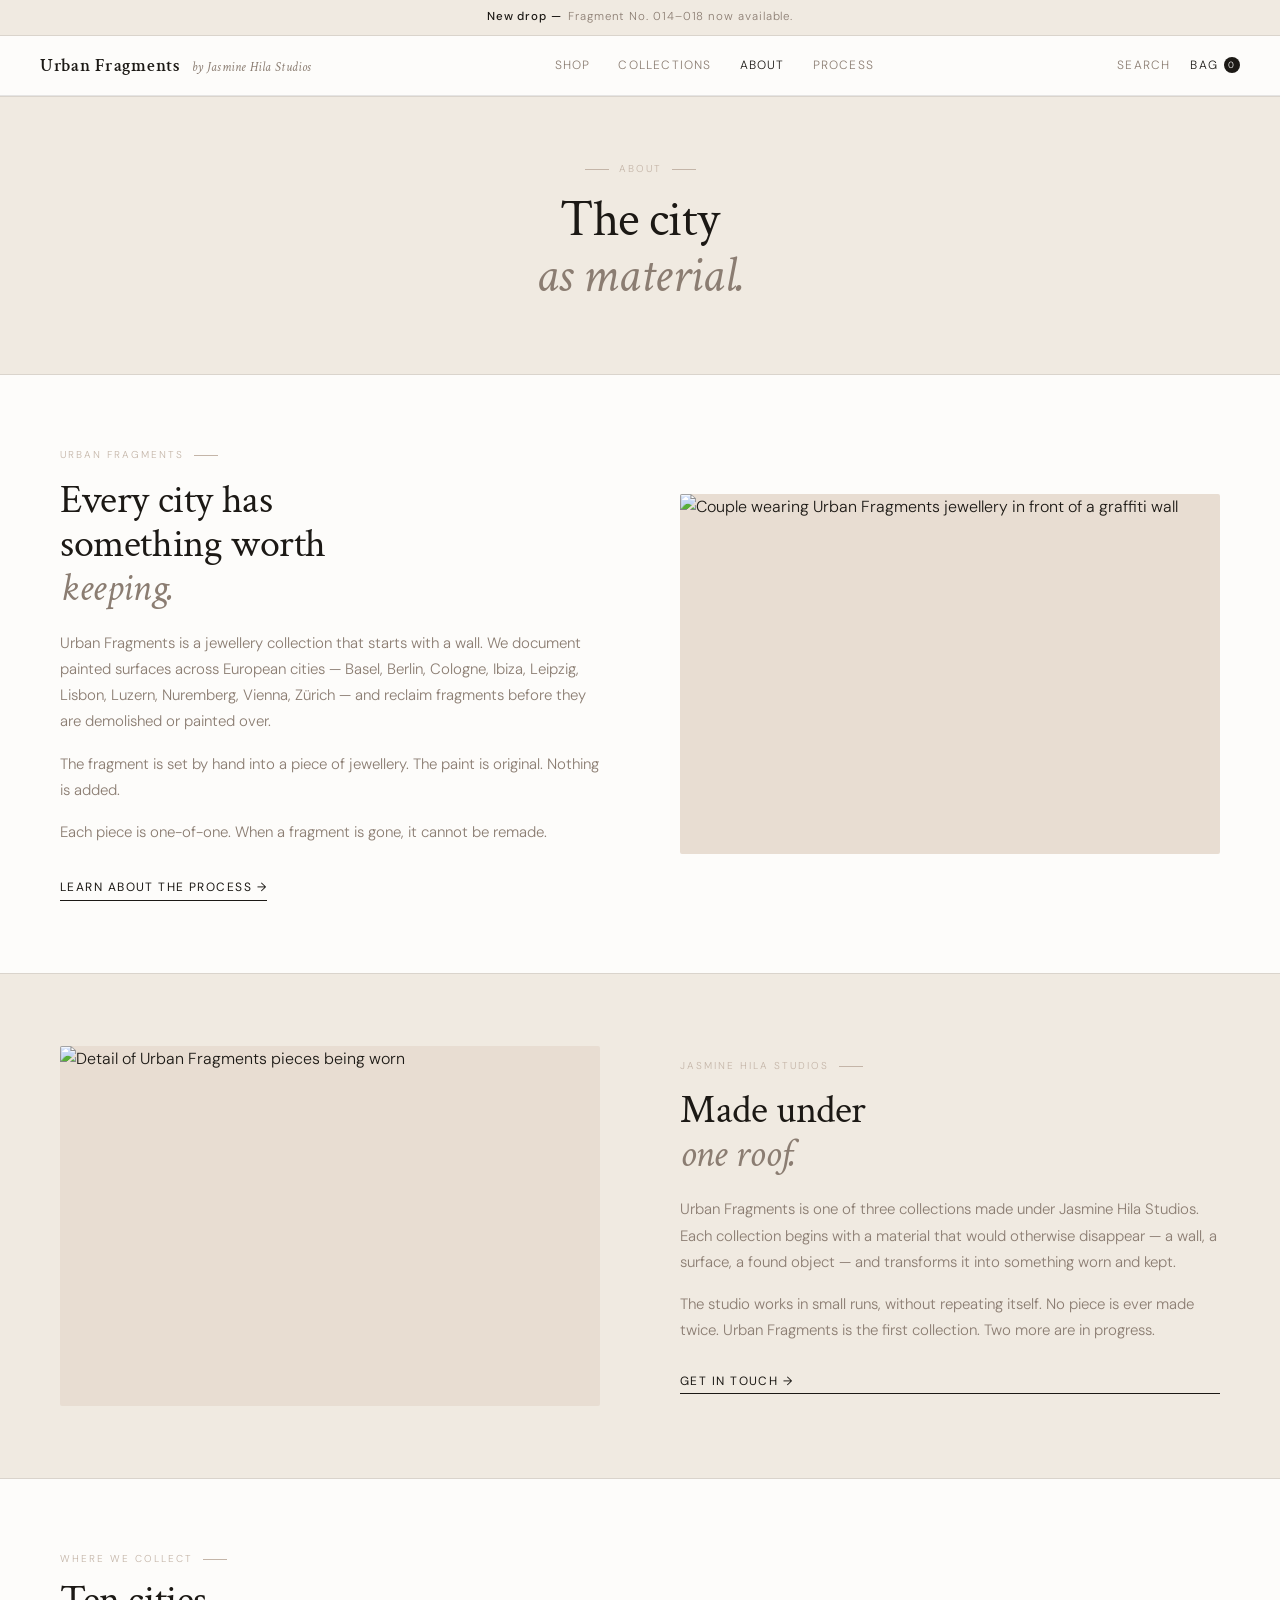
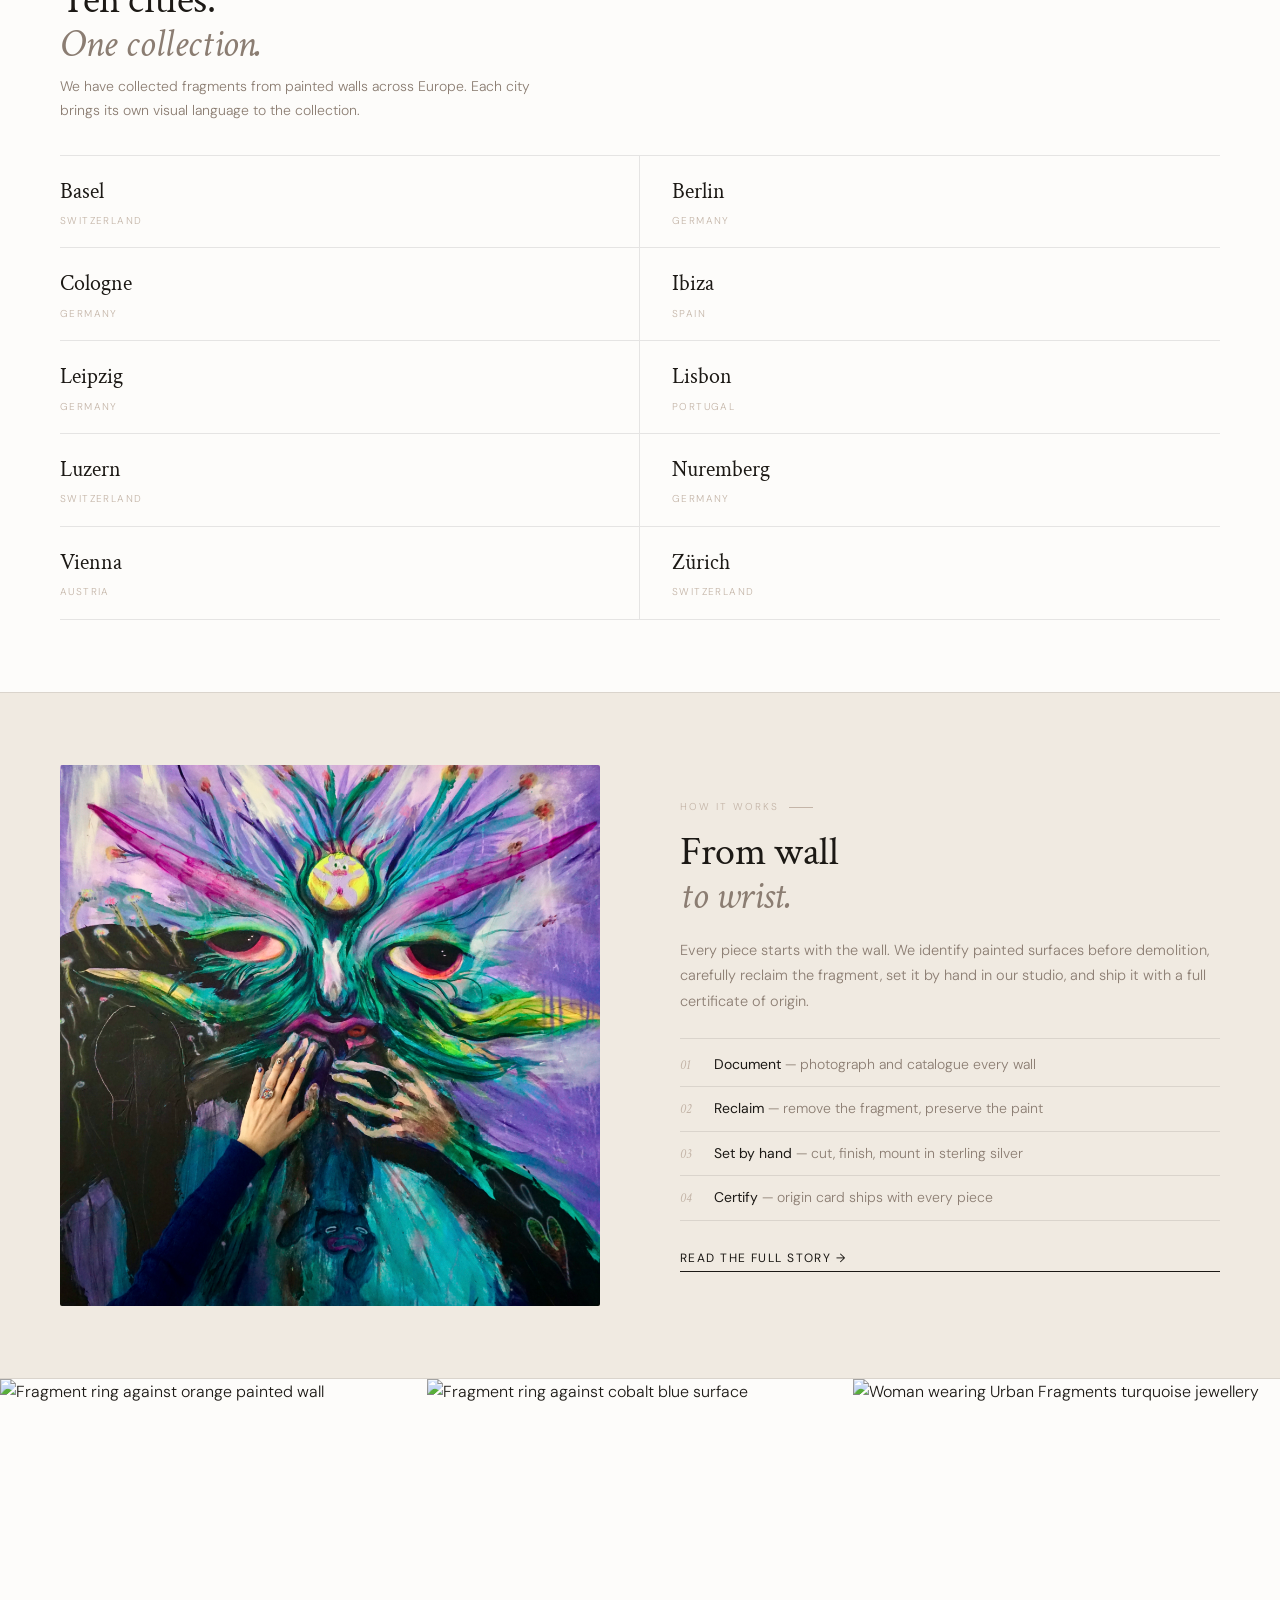
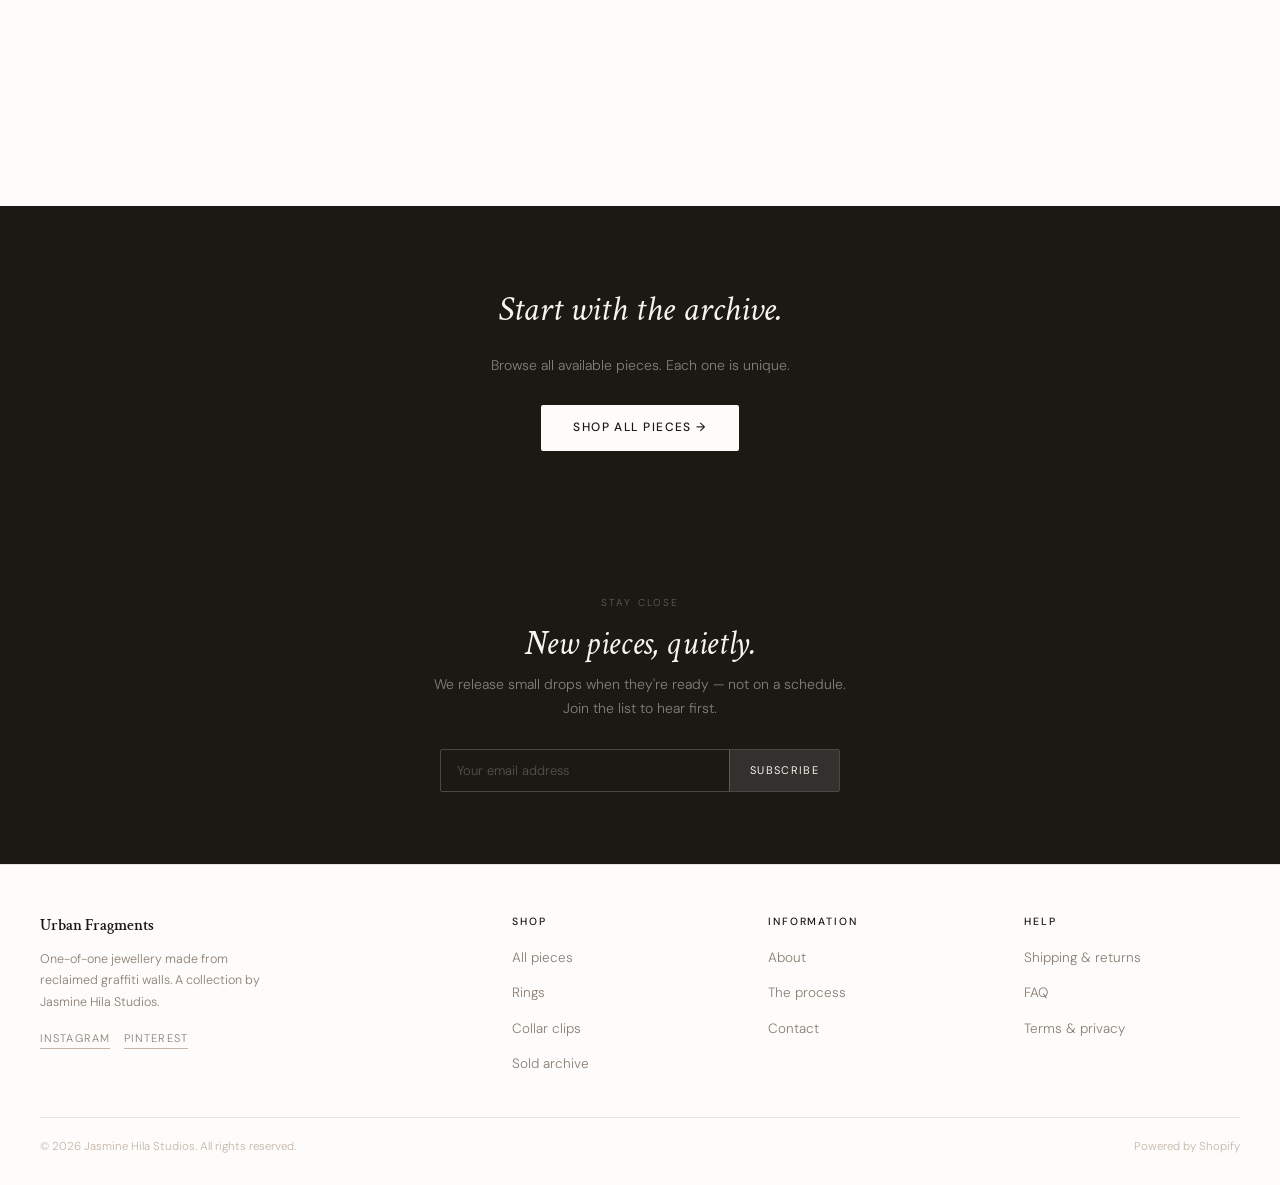
==== designs/about.html @ 94d18bbc "Add Urban Fragments website designs Complete static HTML design mockups for all pages: - index.html " ====
<!DOCTYPE html>
<html lang="en">
<head>
<meta charset="UTF-8">
<meta name="viewport" content="width=device-width, initial-scale=1.0">
<title>Urban Fragments — About</title>
<link rel="stylesheet" href="assets/styles.css">
<style>
  .cities-grid { display: grid; grid-template-columns: 1fr 1fr; gap: 0; border-top: 1px solid var(--line); margin-top: 32px; }
  .city-item { padding: 18px 0; border-bottom: 1px solid var(--line); border-right: 1px solid var(--line); padding-right: 32px; }
  .city-item:nth-child(even) { padding-right: 0; padding-left: 32px; border-right: none; }
  .city-name { font-family: var(--font-serif); font-size: 22px; color: var(--ink); }
  .city-country { font-size: 10px; letter-spacing: 0.14em; text-transform: uppercase; color: var(--pebble); margin-top: 3px; }
  .img-full { width: 100%; aspect-ratio: 21/9; object-fit: cover; object-position: center; display: block; }
  .step-inline { display: flex; gap: 14px; align-items: baseline; padding: 10px 0; border-bottom: 1px solid var(--line); }
  .step-inline:last-child { border-bottom: none; }
  .step-n { font-family: var(--font-serif); font-style: italic; color: var(--pebble); font-size: 13px; min-width: 20px; }
  .step-t { font-size: 14px; color: var(--ink); font-weight: 400; }
  .step-t span { color: var(--stone); font-weight: 300; }
  @media (max-width: 768px) {
    .cities-grid { grid-template-columns: 1fr; }
    .city-item, .city-item:nth-child(even) { padding: 14px 0; border-right: none; padding-left: 0; padding-right: 0; }
    .img-full { aspect-ratio: 4/3; }
  }
</style>
</head>
<body>

<div class="announcement"><strong>New drop —</strong> Fragment No. 014–018 now available.</div>

<nav class="site-nav">
  <a href="index.html" class="nav-logo">Urban Fragments <span>by Jasmine Hila Studios</span></a>
  <ul class="nav-links">
    <li><a href="collections.html">Shop</a></li>
    <li><a href="collections.html">Collections</a></li>
    <li><a href="about.html" class="active">About</a></li>
    <li><a href="process.html">Process</a></li>
  </ul>
  <div class="nav-right">
    <a href="#">Search</a>
    <a href="#" class="nav-cart">Bag <span class="cart-count">0</span></a>
  </div>
  <button class="nav-hamburger" aria-label="Menu"><span></span><span></span><span></span></button>
</nav>
<div class="nav-drawer">
  <a href="collections.html">Shop</a>
  <a href="collections.html">Collections</a>
  <a href="about.html">About</a>
  <a href="process.html">Process</a>
  <a href="contact.html">Contact</a>
  <div class="nav-drawer-sub"><a href="#">Search</a><a href="#" class="nav-cart">Bag (0)</a></div>
</div>

<!-- HERO -->
<div class="page-hero section-linen">
  <div class="label label-rule label-centered" style="justify-content:center;margin-bottom:14px;">About</div>
  <h1>The city<br><em>as material.</em></h1>
</div>

<!-- OPENING -->
<div class="section" style="background:var(--white);">
  <div class="container">
    <div class="split-2">
      <div>
        <div class="label label-rule" style="margin-bottom:14px;">Urban Fragments</div>
        <h2 style="margin-bottom:20px;">Every city has<br>something worth<br><em>keeping.</em></h2>
        <p style="font-size:15px;color:var(--stone);margin-bottom:16px;">Urban Fragments is a jewellery collection that starts with a wall. We document painted surfaces across European cities — Basel, Berlin, Cologne, Ibiza, Leipzig, Lisbon, Luzern, Nuremberg, Vienna, Zürich — and reclaim fragments before they are demolished or painted over.</p>
        <p style="font-size:15px;color:var(--stone);margin-bottom:16px;">The fragment is set by hand into a piece of jewellery. The paint is original. Nothing is added.</p>
        <p style="font-size:15px;color:var(--stone);margin-bottom:28px;">Each piece is one-of-one. When a fragment is gone, it cannot be remade.</p>
        <a href="process.html" class="link-underline">Learn about the process →</a>
      </div>
      <div style="border-radius:2px;overflow:hidden;background:var(--sand);">
        <img src="assets/img/DSC_4961.jpg" alt="Couple wearing Urban Fragments jewellery in front of a graffiti wall" style="width:100%;height:100%;object-fit:cover;object-position:center top;display:block;min-height:360px;">
      </div>
    </div>
  </div>
</div>

<!-- STUDIO -->
<div class="section section-linen">
  <div class="container">
    <div class="split-2">
      <div style="border-radius:2px;overflow:hidden;background:var(--sand);">
        <img src="assets/img/DSC_4955.jpg" alt="Detail of Urban Fragments pieces being worn" style="width:100%;height:100%;object-fit:cover;display:block;min-height:360px;">
      </div>
      <div style="display:flex;flex-direction:column;justify-content:center;">
        <div class="label label-rule" style="margin-bottom:14px;">Jasmine Hila Studios</div>
        <h2 style="margin-bottom:20px;">Made under<br><em>one roof.</em></h2>
        <p style="font-size:15px;color:var(--stone);margin-bottom:16px;">Urban Fragments is one of three collections made under Jasmine Hila Studios. Each collection begins with a material that would otherwise disappear — a wall, a surface, a found object — and transforms it into something worn and kept.</p>
        <p style="font-size:15px;color:var(--stone);margin-bottom:28px;">The studio works in small runs, without repeating itself. No piece is ever made twice. Urban Fragments is the first collection. Two more are in progress.</p>
        <a href="contact.html" class="link-underline">Get in touch →</a>
      </div>
    </div>
  </div>
</div>

<!-- CITIES -->
<div class="section" style="background:var(--white);">
  <div class="container">
    <div class="label label-rule" style="margin-bottom:10px;">Where we collect</div>
    <h2 style="margin-bottom:8px;">Ten cities.<br><em>One collection.</em></h2>
    <p style="font-size:14px;color:var(--stone);max-width:480px;margin-bottom:0;">We have collected fragments from painted walls across Europe. Each city brings its own visual language to the collection.</p>
    <div class="cities-grid">
      <div class="city-item"><div class="city-name">Basel</div><div class="city-country">Switzerland</div></div>
      <div class="city-item"><div class="city-name">Berlin</div><div class="city-country">Germany</div></div>
      <div class="city-item"><div class="city-name">Cologne</div><div class="city-country">Germany</div></div>
      <div class="city-item"><div class="city-name">Ibiza</div><div class="city-country">Spain</div></div>
      <div class="city-item"><div class="city-name">Leipzig</div><div class="city-country">Germany</div></div>
      <div class="city-item"><div class="city-name">Lisbon</div><div class="city-country">Portugal</div></div>
      <div class="city-item"><div class="city-name">Luzern</div><div class="city-country">Switzerland</div></div>
      <div class="city-item"><div class="city-name">Nuremberg</div><div class="city-country">Germany</div></div>
      <div class="city-item"><div class="city-name">Vienna</div><div class="city-country">Austria</div></div>
      <div class="city-item"><div class="city-name">Zürich</div><div class="city-country">Switzerland</div></div>
    </div>
  </div>
</div>

<!-- PROCESS -->
<div class="section section-linen">
  <div class="container">
    <div class="split-2">
      <div style="border-radius:2px;overflow:hidden;background:var(--sand);">
        <img src="assets/img/DSC04628.JPG" alt="Hands against a graffiti mural — the source of Urban Fragments jewellery" style="width:100%;height:100%;object-fit:cover;display:block;min-height:360px;">
      </div>
      <div style="display:flex;flex-direction:column;justify-content:center;">
        <div class="label label-rule" style="margin-bottom:14px;">How it works</div>
        <h2 style="margin-bottom:20px;">From wall<br><em>to wrist.</em></h2>
        <p style="font-size:14.5px;color:var(--stone);margin-bottom:24px;font-weight:300;">Every piece starts with the wall. We identify painted surfaces before demolition, carefully reclaim the fragment, set it by hand in our studio, and ship it with a full certificate of origin.</p>
        <div style="border-top:1px solid var(--line);margin-bottom:4px;"></div>
        <div class="step-inline"><span class="step-n">01</span><span class="step-t">Document <span>— photograph and catalogue every wall</span></span></div>
        <div class="step-inline"><span class="step-n">02</span><span class="step-t">Reclaim <span>— remove the fragment, preserve the paint</span></span></div>
        <div class="step-inline"><span class="step-n">03</span><span class="step-t">Set by hand <span>— cut, finish, mount in sterling silver</span></span></div>
        <div class="step-inline"><span class="step-n">04</span><span class="step-t">Certify <span>— origin card ships with every piece</span></span></div>
        <a href="process.html" class="link-underline" style="margin-top:28px;">Read the full story →</a>
      </div>
    </div>
  </div>
</div>

<!-- PHOTO ROW -->
<div style="display:grid;grid-template-columns:repeat(3,1fr);gap:0;">
  <img src="assets/img/DSC04308.JPG" alt="Fragment ring against orange painted wall" style="width:100%;aspect-ratio:1;object-fit:cover;display:block;">
  <img src="assets/img/DSC04288.JPG" alt="Fragment ring against cobalt blue surface" style="width:100%;aspect-ratio:1;object-fit:cover;display:block;">
  <img src="assets/img/DSC_4870.jpg" alt="Woman wearing Urban Fragments turquoise jewellery" style="width:100%;aspect-ratio:1;object-fit:cover;object-position:top;display:block;">
</div>

<!-- CTA -->
<div class="section section-ink" style="text-align:center;">
  <div class="container-sm">
    <p style="font-family:var(--font-serif);font-size:clamp(24px,3vw,36px);font-style:italic;color:var(--paper);margin-bottom:12px;">Start with the archive.</p>
    <p style="font-size:14px;color:rgba(255,255,255,0.45);margin-bottom:28px;">Browse all available pieces. Each one is unique.</p>
    <a href="collections.html" class="btn-light" style="display:inline-flex;width:auto;padding:13px 32px;">Shop all pieces →</a>
  </div>
</div>

<!-- NEWSLETTER -->
<div class="newsletter-section">
  <div class="newsletter-label">Stay close</div>
  <h2 class="newsletter-title">New pieces, quietly.</h2>
  <p class="newsletter-body">We release small drops when they're ready — not on a schedule.<br>Join the list to hear first.</p>
  <div class="newsletter-form">
    <input class="newsletter-input" type="email" placeholder="Your email address">
    <button class="newsletter-submit">Subscribe</button>
  </div>
</div>

<footer class="site-footer">
  <div class="footer-grid">
    <div>
      <div class="footer-brand-name">Urban Fragments</div>
      <p class="footer-brand-desc">One-of-one jewellery made from reclaimed graffiti walls. A collection by Jasmine Hila Studios.</p>
      <div class="footer-social"><a href="#">Instagram</a><a href="#">Pinterest</a></div>
    </div>
    <div>
      <div class="footer-col-title">Shop</div>
      <ul class="footer-links"><li><a href="collections.html">All pieces</a></li><li><a href="collections.html">Rings</a></li><li><a href="collections.html">Collar clips</a></li><li><a href="collections.html">Sold archive</a></li></ul>
    </div>
    <div>
      <div class="footer-col-title">Information</div>
      <ul class="footer-links"><li><a href="about.html">About</a></li><li><a href="process.html">The process</a></li><li><a href="contact.html">Contact</a></li></ul>
    </div>
    <div>
      <div class="footer-col-title">Help</div>
      <ul class="footer-links"><li><a href="shipping.html">Shipping &amp; returns</a></li><li><a href="faq.html">FAQ</a></li><li><a href="terms.html">Terms &amp; privacy</a></li></ul>
    </div>
  </div>
  <div class="footer-bottom"><span>© 2026 Jasmine Hila Studios. All rights reserved.</span><span>Powered by Shopify</span></div>
</footer>
<script src="assets/nav.js"></script>
</body>
</html>
---- designs/assets/styles.css ----
/* ============================================================
   URBAN FRAGMENTS — Shared Design System
   Inspired by jsceramics.nz · Jasmine Hila Studios · 2026
   ============================================================ */

@import url('https://fonts.googleapis.com/css2?family=Crimson+Text:ital,wght@0,400;0,600;1,400;1,600&family=DM+Sans:opsz,wght@9..40,300;9..40,400;9..40,500&display=swap');

/* ── RESET ── */
*, *::before, *::after { box-sizing: border-box; margin: 0; padding: 0; }
img { display: block; max-width: 100%; }
a { color: inherit; text-decoration: none; }
ul { list-style: none; }
button { cursor: pointer; font-family: inherit; }

/* ── TOKENS ── */
:root {
  --ink:    #1C1915;
  --stone:  #8B7D72;
  --pebble: #C4B5A8;
  --sand:   #E8DDD2;
  --linen:  #F0EAE1;
  --paper:  #F7F4EF;
  --white:  #FDFCFA;
  --line:   rgba(28,25,21,0.10);
  --line-md: rgba(28,25,21,0.16);

  --font-serif: 'Crimson Text', Georgia, 'Times New Roman', serif;
  --font-sans:  'DM Sans', -apple-system, BlinkMacSystemFont, sans-serif;

  --nav-h:  60px;
  --anno-h: 36px;
  --radius: 2px;

  --ease: cubic-bezier(0.25, 0.1, 0.25, 1);
}

/* ── BASE ── */
html { font-size: 16px; scroll-behavior: smooth; }
body {
  font-family: var(--font-sans);
  background: var(--white);
  color: var(--ink);
  font-weight: 300;
  line-height: 1.65;
  -webkit-font-smoothing: antialiased;
}

/* ── TYPOGRAPHY ── */
.serif       { font-family: var(--font-serif); }
.label       { font-size: 10px; letter-spacing: 0.2em; text-transform: uppercase; color: var(--pebble); }
.label-rule  { display: flex; align-items: center; gap: 10px; }
.label-rule::after { content: ''; display: block; width: 24px; height: 1px; background: var(--pebble); }
.label-centered { justify-content: center; }
.label-centered::before, .label-centered::after { content: ''; display: block; width: 24px; height: 1px; background: var(--pebble); }

h1, h2, h3 { font-family: var(--font-serif); font-weight: 400; line-height: 1.1; letter-spacing: -0.01em; }
h1 { font-size: clamp(36px, 5vw, 58px); }
h2 { font-size: clamp(26px, 3.5vw, 40px); }
h3 { font-size: clamp(18px, 2.5vw, 26px); }

em { font-style: italic; color: var(--stone); }

p { line-height: 1.75; }

/* ── LINKS & BUTTONS ── */
.link-underline {
  display: inline-flex; align-items: center; gap: 8px;
  font-size: 12px; letter-spacing: 0.12em; text-transform: uppercase;
  color: var(--ink); border-bottom: 1px solid var(--ink);
  padding-bottom: 2px; font-weight: 400;
  transition: color 0.2s var(--ease), border-color 0.2s var(--ease);
}
.link-underline:hover { color: var(--stone); border-color: var(--stone); }

.btn-primary {
  display: inline-flex; align-items: center; justify-content: center; gap: 8px;
  background: var(--ink); color: var(--white);
  font-family: var(--font-sans); font-size: 12px;
  letter-spacing: 0.12em; text-transform: uppercase; font-weight: 400;
  padding: 14px 28px; border: none; border-radius: var(--radius);
  transition: background 0.2s var(--ease);
  width: 100%;
}
.btn-primary:hover { background: #2e2b26; }

.btn-outline {
  display: inline-flex; align-items: center; justify-content: center; gap: 8px;
  background: transparent; color: var(--ink);
  font-family: var(--font-sans); font-size: 12px;
  letter-spacing: 0.12em; text-transform: uppercase; font-weight: 400;
  padding: 13px 28px; border: 1px solid var(--ink); border-radius: var(--radius);
  transition: all 0.2s var(--ease);
}
.btn-outline:hover { background: var(--ink); color: var(--white); }

.btn-light {
  display: inline-flex; align-items: center; justify-content: center; gap: 8px;
  background: var(--white); color: var(--ink);
  font-family: var(--font-sans); font-size: 12px;
  letter-spacing: 0.12em; text-transform: uppercase; font-weight: 500;
  padding: 13px 28px; border: none; border-radius: var(--radius);
  transition: background 0.2s var(--ease);
}
.btn-light:hover { background: var(--linen); }

/* ── ANNOUNCEMENT BAR ── */
.announcement {
  background: var(--linen);
  border-bottom: 1px solid var(--line);
  text-align: center;
  padding: 9px 16px;
  font-size: 11.5px;
  letter-spacing: 0.08em;
  color: var(--stone);
  height: var(--anno-h);
  display: flex; align-items: center; justify-content: center; gap: 6px;
}
.announcement strong { color: var(--ink); font-weight: 500; }

/* ── NAVIGATION ── */
.site-nav {
  position: sticky;
  top: 0;
  z-index: 200;
  background: var(--white);
  border-bottom: 1px solid var(--line);
  height: var(--nav-h);
  padding: 0 40px;
  display: flex;
  align-items: center;
  justify-content: space-between;
}
.nav-logo {
  font-family: var(--font-serif);
  font-size: 18px;
  font-weight: 600;
  letter-spacing: 0.04em;
  color: var(--ink);
  flex-shrink: 0;
  line-height: 1;
}
.nav-logo span {
  font-weight: 400; font-style: italic;
  color: var(--stone); font-size: 13px;
  margin-left: 6px; letter-spacing: 0.03em;
}
.nav-links {
  display: flex; gap: 28px;
  font-size: 12px; letter-spacing: 0.1em; text-transform: uppercase;
  color: var(--stone);
}
.nav-links a { color: var(--stone); transition: color 0.15s; }
.nav-links a:hover, .nav-links a.active { color: var(--ink); }
.nav-right {
  display: flex; align-items: center; gap: 20px;
  font-size: 12px; letter-spacing: 0.1em; text-transform: uppercase;
  color: var(--stone); flex-shrink: 0;
}
.nav-cart { display: flex; align-items: center; gap: 6px; color: var(--ink); }
.cart-count {
  background: var(--ink); color: var(--white);
  font-size: 9px; width: 16px; height: 16px;
  border-radius: 50%; display: flex; align-items: center; justify-content: center;
}
.nav-hamburger {
  display: none; flex-direction: column; gap: 5px;
  background: none; border: none; padding: 4px;
  cursor: pointer;
}
.nav-hamburger span {
  display: block; width: 22px; height: 1.5px;
  background: var(--ink); border-radius: 1px;
  transition: all 0.2s var(--ease);
}
.nav-hamburger.open span:nth-child(1) { transform: translateY(6.5px) rotate(45deg); }
.nav-hamburger.open span:nth-child(2) { opacity: 0; }
.nav-hamburger.open span:nth-child(3) { transform: translateY(-6.5px) rotate(-45deg); }

/* Mobile nav drawer */
.nav-drawer {
  display: none;
  position: fixed;
  top: var(--nav-h);
  left: 0; right: 0;
  background: var(--white);
  border-bottom: 1px solid var(--line);
  z-index: 199;
  padding: 24px 24px 32px;
}
.nav-drawer.open { display: flex; flex-direction: column; gap: 0; }
.nav-drawer a {
  display: block;
  font-size: 22px; font-family: var(--font-serif);
  color: var(--ink); padding: 12px 0;
  border-bottom: 1px solid var(--line);
}
.nav-drawer a:last-child { border-bottom: none; }
.nav-drawer-sub {
  display: flex; gap: 20px; padding-top: 20px;
  font-size: 11px; letter-spacing: 0.12em; text-transform: uppercase; color: var(--stone);
}

/* ── FOOTER ── */
.site-footer {
  background: var(--white);
  border-top: 1px solid var(--line);
  padding: 48px 40px 28px;
}
.footer-grid {
  display: grid;
  grid-template-columns: 2fr 1fr 1fr 1fr;
  gap: 40px;
  margin-bottom: 40px;
}
.footer-brand-name {
  font-family: var(--font-serif); font-size: 16px; font-weight: 600;
  color: var(--ink); margin-bottom: 10px;
}
.footer-brand-desc {
  font-size: 12.5px; color: var(--stone); line-height: 1.7;
  font-weight: 300; max-width: 220px; margin-bottom: 16px;
}
.footer-social { display: flex; gap: 14px; }
.footer-social a {
  font-size: 11px; letter-spacing: 0.1em; text-transform: uppercase;
  color: var(--stone); border-bottom: 1px solid var(--pebble); padding-bottom: 1px;
}
.footer-col-title {
  font-size: 10.5px; letter-spacing: 0.18em; text-transform: uppercase;
  color: var(--ink); font-weight: 500; margin-bottom: 14px;
}
.footer-links { display: flex; flex-direction: column; gap: 9px; }
.footer-links a { font-size: 13.5px; color: var(--stone); font-weight: 300; }
.footer-links a:hover { color: var(--ink); }
.footer-bottom {
  border-top: 1px solid var(--line); padding-top: 20px;
  display: flex; justify-content: space-between; flex-wrap: wrap; gap: 8px;
  font-size: 11.5px; color: var(--pebble);
}
.footer-bottom a { color: var(--pebble); }

/* ── PRODUCT CARDS ── */
.product-card { cursor: pointer; }
.product-img {
  aspect-ratio: 1 / 1;
  background: var(--linen);
  border-radius: var(--radius);
  margin-bottom: 14px;
  position: relative; overflow: hidden;
}
.product-img img {
  width: 100%; height: 100%;
  object-fit: cover; object-position: center;
  transition: transform 0.5s var(--ease);
}
.product-card:hover .product-img img { transform: scale(1.04); }
.product-badge {
  position: absolute; top: 10px; right: 10px;
  font-size: 8.5px; letter-spacing: 0.16em; text-transform: uppercase;
  color: var(--ink); background: rgba(253,252,250,0.9);
  padding: 3px 7px; border-radius: 1px; border: 1px solid var(--line);
  backdrop-filter: blur(4px);
}
.product-badge.sold { color: var(--stone); background: rgba(240,234,225,0.9); }
.product-city {
  font-size: 9.5px; letter-spacing: 0.18em; text-transform: uppercase;
  color: var(--pebble); margin-bottom: 3px;
}
.product-name {
  font-family: var(--font-serif); font-size: 17px; font-weight: 600;
  color: var(--ink); margin-bottom: 2px; line-height: 1.2;
}
.product-type {
  font-family: var(--font-serif); font-size: 13px;
  font-style: italic; color: var(--stone); margin-bottom: 6px;
}
.product-price { font-size: 14px; color: var(--ink); }
.product-price.sold {
  font-size: 11px; color: var(--pebble);
  letter-spacing: 0.1em; text-transform: uppercase;
}

/* Colour placeholder gradients */
.ph-blue-cobalt   { background: linear-gradient(135deg, #8aaed0 0%, #6390b8 100%); }
.ph-orange-red    { background: linear-gradient(135deg, #d4956e 0%, #c07050 100%); }
.ph-pink-blue     { background: linear-gradient(135deg, #c4a8c0 0%, #8899c0 100%); }
.ph-green-pastels { background: linear-gradient(135deg, #a8c0a0 0%, #c0b8a8 100%); }
.ph-blue-yellow   { background: linear-gradient(135deg, #8ab0d0 0%, #d0c080 100%); }
.ph-turquoise     { background: linear-gradient(135deg, #80c0c0 0%, #60a8b0 100%); }
.ph-violet-orange { background: linear-gradient(135deg, #b090c8 0%, #d0a060 100%); }
.ph-brown-orange  { background: linear-gradient(135deg, #c0906a 0%, #b07850 100%); }
.ph-beige-pink    { background: linear-gradient(135deg, #d8c8b8 0%, #c8a8a8 100%); }
.ph-gold-blue     { background: linear-gradient(135deg, #d0b870 0%, #8090b8 100%); }

/* ── SECTION UTILITIES ── */
.section      { padding: 72px 40px; }
.section-sm   { padding: 48px 40px; }
.section-lg   { padding: 96px 40px; }
.section-linen  { background: var(--linen); border-top: 1px solid var(--line); border-bottom: 1px solid var(--line); }
.section-paper  { background: var(--paper); }
.section-ink    { background: var(--ink); }
.container    { max-width: 1160px; margin: 0 auto; }
.container-sm { max-width: 720px; margin: 0 auto; }

.split-2 { display: grid; grid-template-columns: 1fr 1fr; gap: 80px; align-items: center; }
.split-3 { display: grid; grid-template-columns: repeat(3, 1fr); gap: 40px; }

.product-grid-4 { display: grid; grid-template-columns: repeat(4, 1fr); gap: 28px; }
.product-grid-3 { display: grid; grid-template-columns: repeat(3, 1fr); gap: 32px; }

.divider { border: none; border-top: 1px solid var(--line); margin: 32px 0; }

/* ── CITIES STRIP ── */
.cities-strip {
  border-bottom: 1px solid var(--line);
  padding: 18px 40px;
  background: var(--white);
  display: flex; align-items: center; gap: 0; overflow-x: auto;
  scrollbar-width: none;
}
.cities-strip::-webkit-scrollbar { display: none; }
.cities-strip-label {
  font-size: 9.5px; letter-spacing: 0.2em; text-transform: uppercase;
  color: var(--pebble); margin-right: 24px; flex-shrink: 0;
}
.cities-strip-items { display: flex; flex-wrap: nowrap; }
.cities-strip-items span {
  font-family: var(--font-serif); font-size: 16px; font-style: italic;
  color: var(--stone); padding: 0 16px; border-right: 1px solid var(--line);
  white-space: nowrap;
}
.cities-strip-items span:last-child { border-right: none; }

/* ── BREADCRUMB ── */
.breadcrumb {
  padding: 12px 40px; border-bottom: 1px solid var(--line);
  font-size: 11.5px; color: var(--pebble); letter-spacing: 0.04em;
  display: flex; align-items: center; gap: 8px;
}
.breadcrumb a { color: var(--pebble); }
.breadcrumb a:hover { color: var(--stone); }
.breadcrumb-sep { font-size: 10px; color: var(--pebble); opacity: 0.5; }

/* ── PAGE HERO (text-only) ── */
.page-hero {
  padding: 64px 40px 56px;
  background: var(--linen);
  border-bottom: 1px solid var(--line);
  text-align: center;
}
.page-hero .label { justify-content: center; margin-bottom: 14px; }
.page-hero h1 { font-size: clamp(32px, 4vw, 52px); margin-bottom: 14px; }
.page-hero p { font-size: 15px; color: var(--stone); max-width: 540px; margin: 0 auto; }

/* ── ACCORDION / FAQ ── */
.accordion-item { border-bottom: 1px solid var(--line); }
.accordion-trigger {
  width: 100%; background: none; border: none; padding: 20px 0;
  display: flex; justify-content: space-between; align-items: center;
  font-family: var(--font-serif); font-size: 19px; font-weight: 600;
  color: var(--ink); text-align: left; cursor: pointer;
}
.accordion-trigger:hover { color: var(--stone); }
.accordion-icon {
  font-size: 20px; color: var(--pebble); flex-shrink: 0;
  transition: transform 0.2s var(--ease);
  line-height: 1; font-family: var(--font-sans); font-weight: 300;
}
.accordion-item.open .accordion-icon { transform: rotate(45deg); }
.accordion-body {
  max-height: 0; overflow: hidden;
  transition: max-height 0.3s var(--ease), padding 0.2s;
}
.accordion-item.open .accordion-body { max-height: 600px; }
.accordion-body-inner {
  padding-bottom: 20px;
  font-size: 15px; color: var(--stone); line-height: 1.8; font-weight: 300;
}
.accordion-body-inner a { color: var(--ink); border-bottom: 1px solid var(--line); }

/* ── CONTACT FORM ── */
.form-field { margin-bottom: 20px; }
.form-label {
  display: block; font-size: 10.5px; letter-spacing: 0.18em;
  text-transform: uppercase; color: var(--stone); margin-bottom: 7px;
}
.form-input, .form-select, .form-textarea {
  width: 100%; background: var(--white);
  border: 1px solid var(--line-md); border-radius: var(--radius);
  padding: 12px 14px; font-family: var(--font-sans); font-size: 14px;
  color: var(--ink); font-weight: 300;
  transition: border-color 0.15s;
  outline: none;
}
.form-input:focus, .form-select:focus, .form-textarea:focus {
  border-color: var(--pebble);
}
.form-input::placeholder, .form-textarea::placeholder { color: var(--pebble); }
.form-textarea { resize: vertical; min-height: 120px; }
.form-select { appearance: none; background-image: url("data:image/svg+xml,%3Csvg xmlns='http://www.w3.org/2000/svg' width='12' height='8' viewBox='0 0 12 8'%3E%3Cpath d='M1 1l5 5 5-5' stroke='%23C4B5A8' stroke-width='1.5' fill='none'/%3E%3C/svg%3E"); background-repeat: no-repeat; background-position: right 14px center; padding-right: 36px; }

/* ── PROCESS STEPS ── */
.process-steps { display: flex; flex-direction: column; gap: 0; }
.process-step {
  display: grid; grid-template-columns: 56px 1fr;
  gap: 24px; align-items: start;
  padding: 28px 0; border-bottom: 1px solid var(--line);
}
.process-step:last-child { border-bottom: none; }
.step-number {
  font-family: var(--font-serif); font-size: 36px; font-weight: 400;
  font-style: italic; color: var(--sand); line-height: 1;
  padding-top: 4px;
}
.step-content h3 { font-size: 20px; margin-bottom: 8px; }
.step-content p { font-size: 14px; color: var(--stone); font-weight: 300; line-height: 1.75; }

/* ── POLICY PAGES ── */
.policy-body h2 {
  font-family: var(--font-serif); font-size: 24px; font-weight: 600;
  color: var(--ink); margin-top: 40px; margin-bottom: 12px;
}
.policy-body h2:first-child { margin-top: 0; }
.policy-body p {
  font-size: 14.5px; color: var(--stone); line-height: 1.8;
  margin-bottom: 16px; font-weight: 300;
}
.policy-body ul {
  list-style: disc; padding-left: 20px; margin-bottom: 16px;
}
.policy-body ul li {
  font-size: 14.5px; color: var(--stone); line-height: 1.8;
  margin-bottom: 6px; font-weight: 300;
}
.policy-body a { color: var(--ink); border-bottom: 1px solid var(--line); }
.policy-toc {
  background: var(--linen); border-radius: var(--radius);
  padding: 24px 28px; margin-bottom: 40px;
}
.policy-toc h3 {
  font-size: 11px; letter-spacing: 0.18em; text-transform: uppercase;
  color: var(--stone); margin-bottom: 12px; font-family: var(--font-sans); font-weight: 500;
}
.policy-toc ul { list-style: none; padding: 0; }
.policy-toc ul li { margin-bottom: 6px; }
.policy-toc ul li a {
  font-size: 14px; color: var(--stone); font-family: var(--font-serif);
  font-style: italic;
}
.policy-toc ul li a:hover { color: var(--ink); }

/* ── FILTER BAR ── */
.filter-bar {
  position: sticky; top: var(--nav-h); z-index: 100;
  background: var(--white); border-bottom: 1px solid var(--line);
  padding: 12px 40px; display: flex; align-items: center;
  gap: 24px; overflow-x: auto; scrollbar-width: none;
}
.filter-bar::-webkit-scrollbar { display: none; }
.filter-group { display: flex; align-items: center; gap: 6px; flex-shrink: 0; }
.filter-label-sm {
  font-size: 9.5px; letter-spacing: 0.18em; text-transform: uppercase;
  color: var(--pebble); margin-right: 4px; white-space: nowrap;
}
.filter-pill {
  font-size: 11px; letter-spacing: 0.08em; text-transform: uppercase;
  color: var(--stone); background: none; border: 1px solid var(--line-md);
  padding: 5px 12px; border-radius: 20px; cursor: pointer; white-space: nowrap;
  transition: all 0.15s;
}
.filter-pill:hover, .filter-pill.active {
  background: var(--ink); color: var(--white); border-color: var(--ink);
}
.filter-sep { width: 1px; height: 20px; background: var(--line-md); flex-shrink: 0; }

/* ── NEWSLETTER SECTION ── */
.newsletter-section {
  background: var(--ink); padding: 72px 40px; text-align: center;
}
.newsletter-label { font-size: 10px; letter-spacing: 0.22em; text-transform: uppercase; color: rgba(255,255,255,0.3); margin-bottom: 14px; }
.newsletter-title { font-family: var(--font-serif); font-size: clamp(24px, 3vw, 34px); font-style: italic; color: var(--paper); margin-bottom: 10px; }
.newsletter-body { font-size: 14px; color: rgba(255,255,255,0.45); margin-bottom: 28px; line-height: 1.7; font-weight: 300; }
.newsletter-form { display: inline-flex; border: 1px solid rgba(255,255,255,0.2); border-radius: var(--radius); overflow: hidden; max-width: 400px; width: 100%; }
.newsletter-input { flex: 1; background: transparent; border: none; outline: none; padding: 12px 16px; font-family: var(--font-sans); font-size: 13px; color: var(--paper); font-weight: 300; }
.newsletter-input::placeholder { color: rgba(255,255,255,0.25); }
.newsletter-submit { background: rgba(255,255,255,0.1); border: none; border-left: 1px solid rgba(255,255,255,0.2); padding: 12px 20px; font-family: var(--font-sans); font-size: 11px; letter-spacing: 0.12em; text-transform: uppercase; color: var(--paper); }
.newsletter-submit:hover { background: rgba(255,255,255,0.18); }

/* ═══════════════════════════════════════════════════════════
   RESPONSIVE BREAKPOINTS
   ═══════════════════════════════════════════════════════════ */

/* ── TABLET (≤ 1024px) ── */
@media (max-width: 1024px) {
  .site-nav { padding: 0 24px; }
  .section, .section-lg { padding: 64px 24px; }
  .section-sm { padding: 40px 24px; }
  .cities-strip { padding: 16px 24px; }
  .breadcrumb { padding: 12px 24px; }
  .page-hero { padding: 52px 24px 44px; }
  .filter-bar { padding: 12px 24px; }
  .newsletter-section { padding: 64px 24px; }

  .product-grid-4 { grid-template-columns: repeat(3, 1fr); gap: 20px; }
  .split-2 { gap: 48px; }

  .footer-grid { grid-template-columns: 1fr 1fr; gap: 32px; }
  .site-footer { padding: 40px 24px 24px; }
}

/* ── MOBILE (≤ 768px) ── */
@media (max-width: 768px) {
  :root { --nav-h: 56px; --anno-h: 32px; }

  /* Nav */
  .site-nav { padding: 0 20px; }
  .nav-links { display: none; }
  .nav-right > *:not(.nav-cart) { display: none; }
  .nav-hamburger { display: flex; }

  /* Sections */
  .section, .section-lg { padding: 48px 20px; }
  .section-sm { padding: 32px 20px; }
  .page-hero { padding: 40px 20px 36px; text-align: left; }
  .cities-strip { padding: 14px 20px; }
  .breadcrumb { padding: 10px 20px; }
  .filter-bar { padding: 10px 20px; gap: 8px; }
  .newsletter-section { padding: 56px 20px; }

  /* Grids */
  .product-grid-4, .product-grid-3 { grid-template-columns: repeat(2, 1fr); gap: 16px; }
  .split-2 { grid-template-columns: 1fr; gap: 32px; }
  .split-3 { grid-template-columns: 1fr; gap: 24px; }

  /* Footer */
  .site-footer { padding: 36px 20px 24px; }
  .footer-grid { grid-template-columns: 1fr 1fr; gap: 28px; }
  .footer-brand-desc { max-width: 100%; }
  .footer-bottom { flex-direction: column; gap: 6px; }

  /* Process steps */
  .process-step { grid-template-columns: 44px 1fr; gap: 16px; }
  .step-number { font-size: 28px; }

  /* Product badge */
  .product-badge { font-size: 8px; padding: 2px 6px; }
}

/* ── SMALL MOBILE (≤ 480px) ── */
@media (max-width: 480px) {
  .nav-logo span { display: none; }
  .footer-grid { grid-template-columns: 1fr; gap: 24px; }
  .newsletter-form { flex-direction: column; }
  .newsletter-input { padding: 12px 16px; }
  .newsletter-submit { border-left: none; border-top: 1px solid rgba(255,255,255,0.2); padding: 12px 16px; }
  .cities-strip-items span { padding: 0 12px; font-size: 14px; }
}

/* ── NAV SCRIPT HELPERS ── */
.sr-only { position: absolute; width: 1px; height: 1px; padding: 0; margin: -1px; overflow: hidden; clip: rect(0,0,0,0); white-space: nowrap; border-width: 0; }
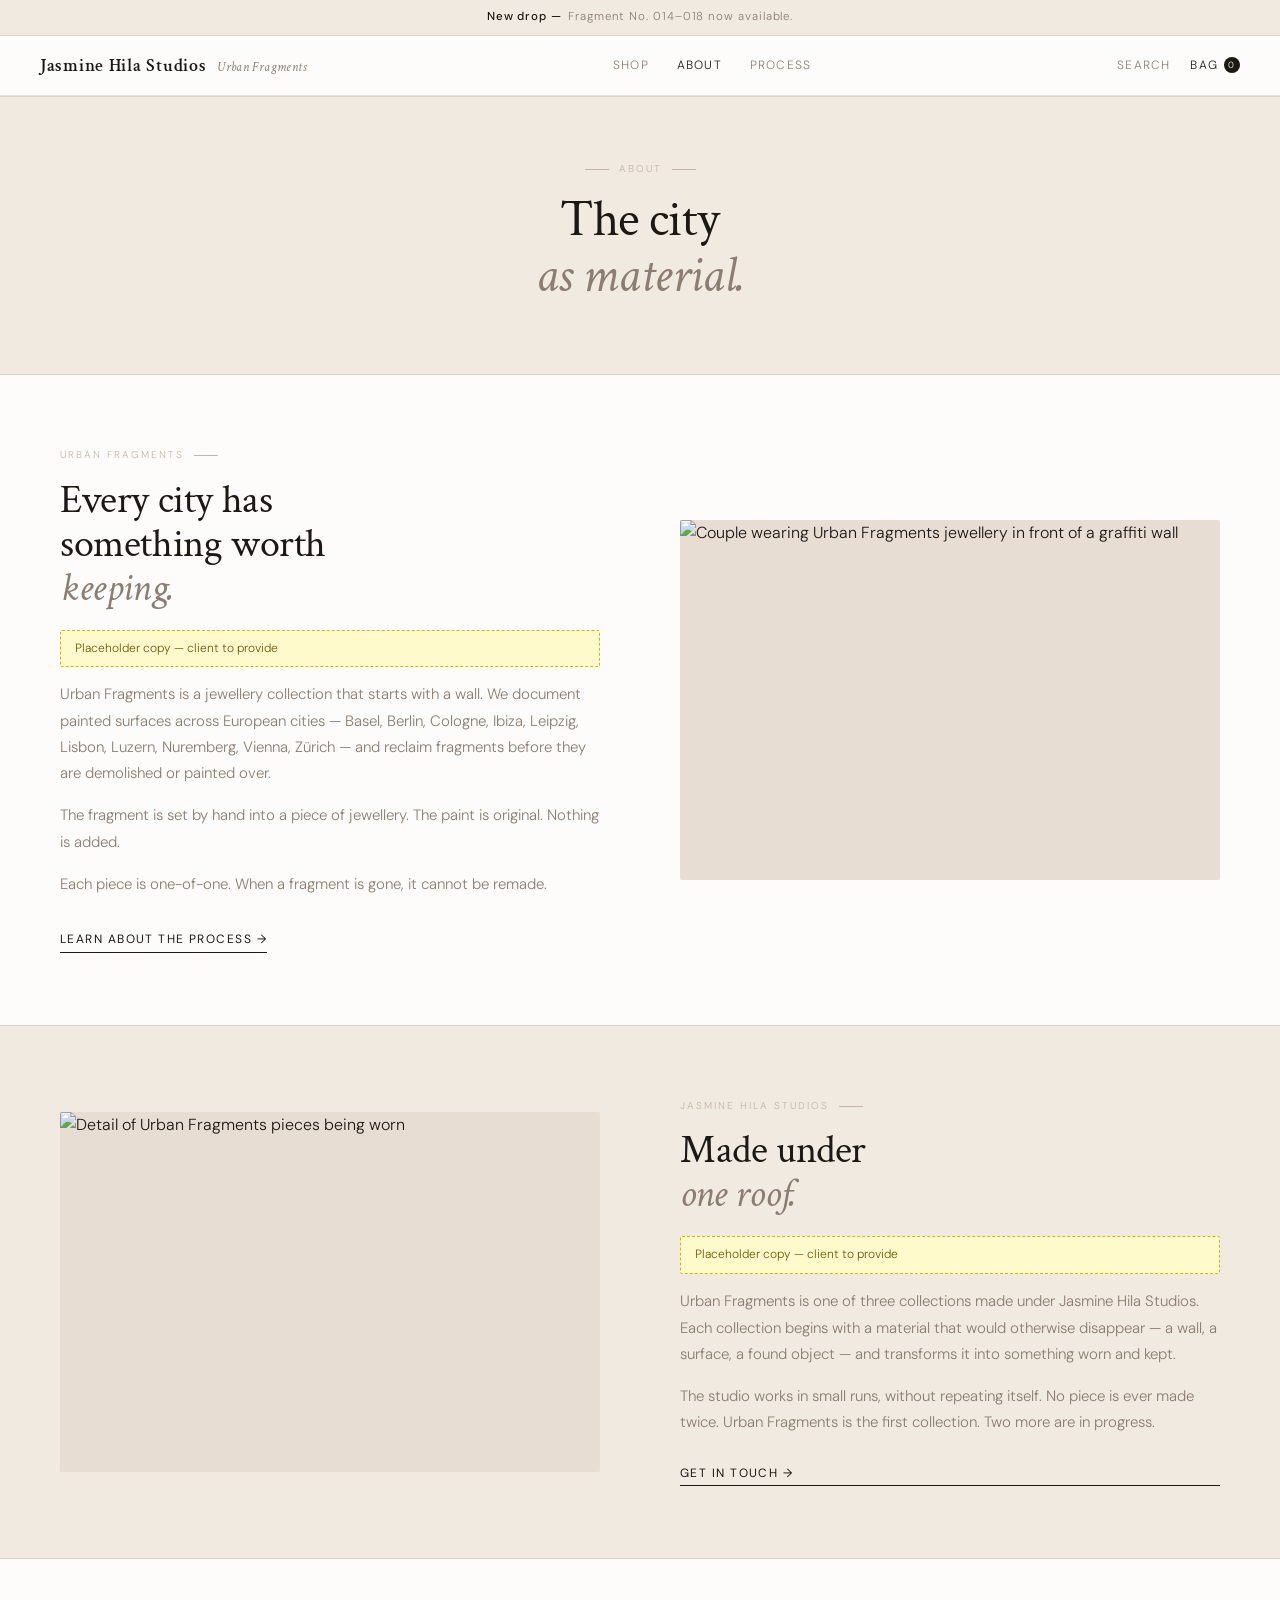
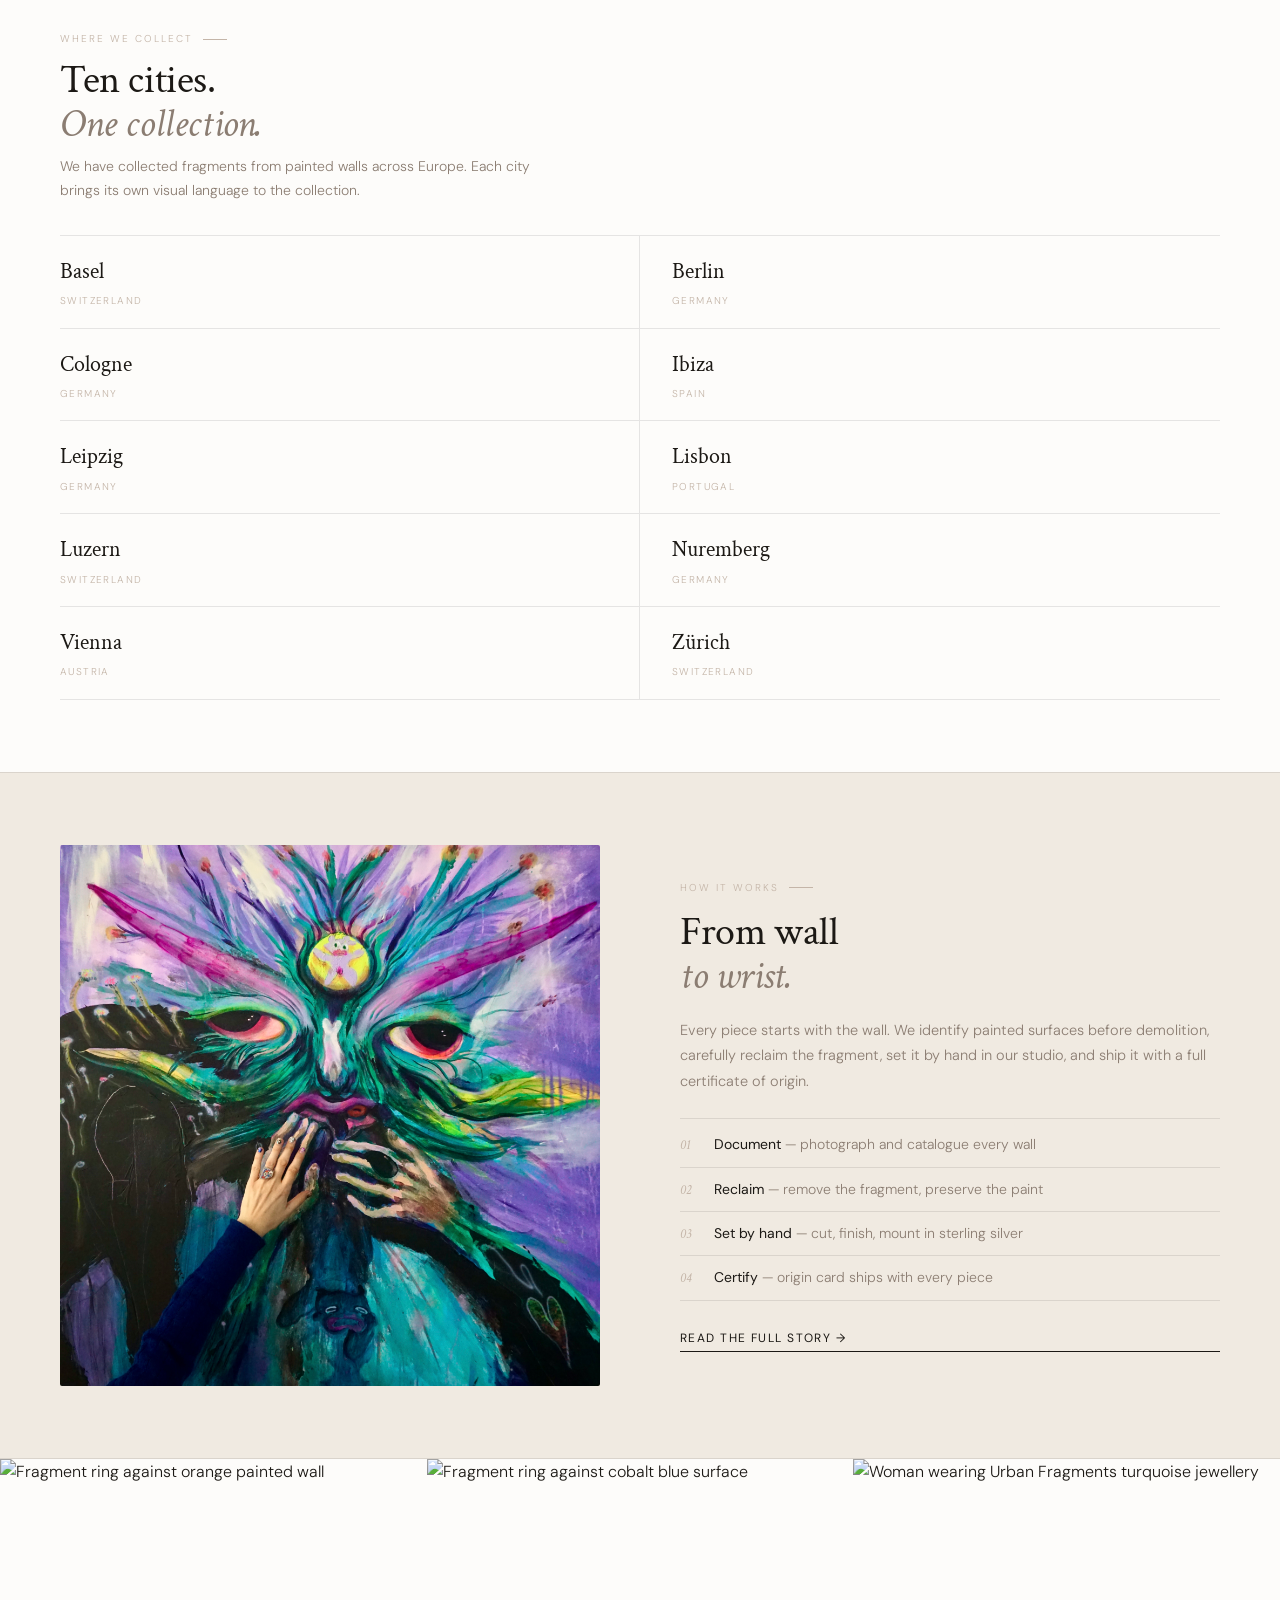
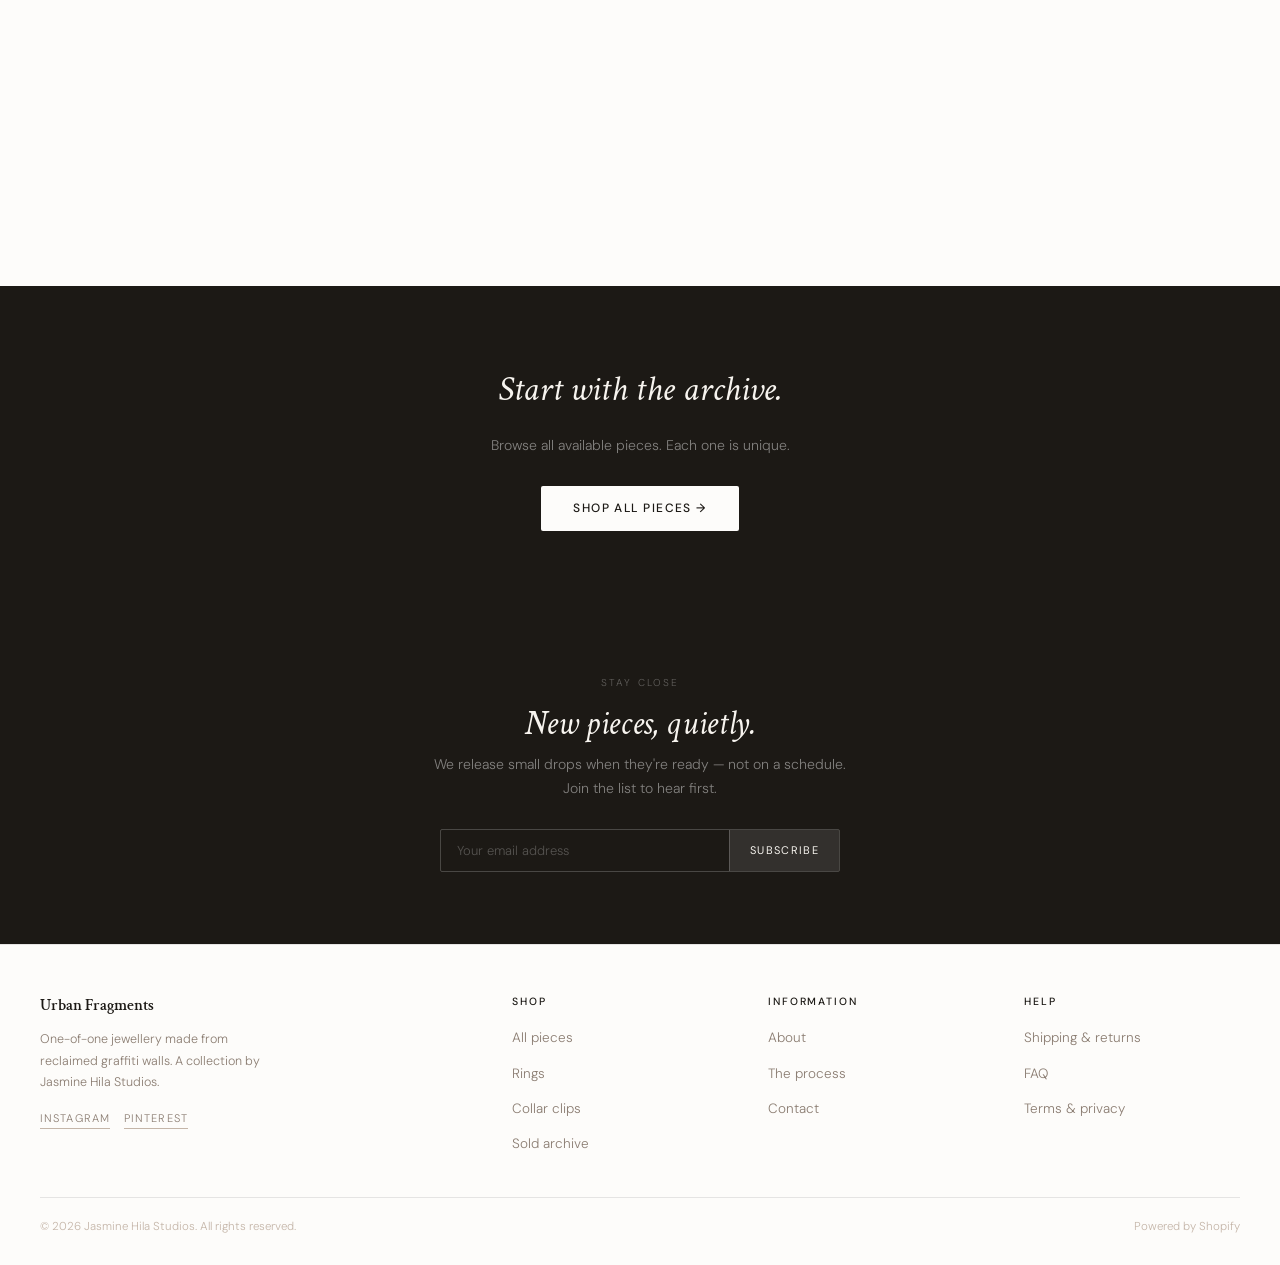
==== commit b5b53f59: "Update designs based on client meeting Brand hierarchy: - Flip nav logo: Jasmine Hila Studios (prima" ====
--- a/designs/about.html
+++ b/designs/about.html
@@ -29,10 +29,9 @@
 <div class="announcement"><strong>New drop —</strong> Fragment No. 014–018 now available.</div>
 
 <nav class="site-nav">
-  <a href="index.html" class="nav-logo">Urban Fragments <span>by Jasmine Hila Studios</span></a>
+  <a href="index.html" class="nav-logo">Jasmine Hila Studios <span>Urban Fragments</span></a>
   <ul class="nav-links">
     <li><a href="collections.html">Shop</a></li>
-    <li><a href="collections.html">Collections</a></li>
     <li><a href="about.html" class="active">About</a></li>
     <li><a href="process.html">Process</a></li>
   </ul>
@@ -44,7 +43,6 @@
 </nav>
 <div class="nav-drawer">
   <a href="collections.html">Shop</a>
-  <a href="collections.html">Collections</a>
   <a href="about.html">About</a>
   <a href="process.html">Process</a>
   <a href="contact.html">Contact</a>
@@ -64,6 +62,7 @@
       <div>
         <div class="label label-rule" style="margin-bottom:14px;">Urban Fragments</div>
         <h2 style="margin-bottom:20px;">Every city has<br>something worth<br><em>keeping.</em></h2>
+        <div class="copy-placeholder">Placeholder copy — client to provide</div>
         <p style="font-size:15px;color:var(--stone);margin-bottom:16px;">Urban Fragments is a jewellery collection that starts with a wall. We document painted surfaces across European cities — Basel, Berlin, Cologne, Ibiza, Leipzig, Lisbon, Luzern, Nuremberg, Vienna, Zürich — and reclaim fragments before they are demolished or painted over.</p>
         <p style="font-size:15px;color:var(--stone);margin-bottom:16px;">The fragment is set by hand into a piece of jewellery. The paint is original. Nothing is added.</p>
         <p style="font-size:15px;color:var(--stone);margin-bottom:28px;">Each piece is one-of-one. When a fragment is gone, it cannot be remade.</p>
@@ -86,6 +85,7 @@
       <div style="display:flex;flex-direction:column;justify-content:center;">
         <div class="label label-rule" style="margin-bottom:14px;">Jasmine Hila Studios</div>
         <h2 style="margin-bottom:20px;">Made under<br><em>one roof.</em></h2>
+        <div class="copy-placeholder">Placeholder copy — client to provide</div>
         <p style="font-size:15px;color:var(--stone);margin-bottom:16px;">Urban Fragments is one of three collections made under Jasmine Hila Studios. Each collection begins with a material that would otherwise disappear — a wall, a surface, a found object — and transforms it into something worn and kept.</p>
         <p style="font-size:15px;color:var(--stone);margin-bottom:28px;">The studio works in small runs, without repeating itself. No piece is ever made twice. Urban Fragments is the first collection. Two more are in progress.</p>
         <a href="contact.html" class="link-underline">Get in touch →</a>
--- a/designs/assets/styles.css
+++ b/designs/assets/styles.css
@@ -558,3 +558,6 @@
 
 /* ── NAV SCRIPT HELPERS ── */
 .sr-only { position: absolute; width: 1px; height: 1px; padding: 0; margin: -1px; overflow: hidden; clip: rect(0,0,0,0); white-space: nowrap; border-width: 0; }
+
+/* ── DEV UTILITIES ── */
+.copy-placeholder { background: #fffacc; border: 1px dashed #ccb800; padding: 8px 14px; font-size: 12px; font-family: var(--font-sans); color: #665a00; border-radius: 2px; margin-bottom: 14px; font-style: normal; }
